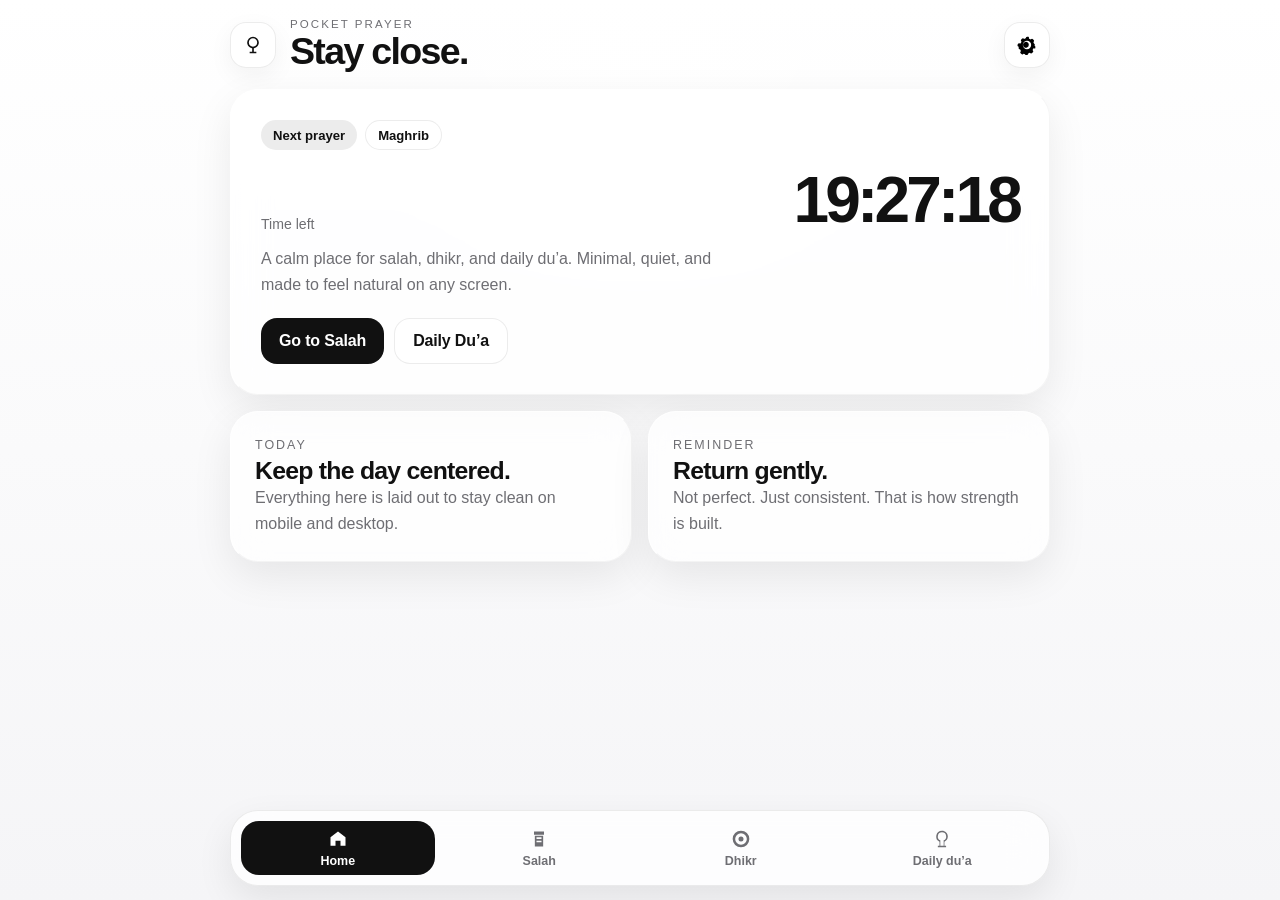
==== index.html @ df2188ff "Initial commit" ====
<!DOCTYPE html>
<html lang="en">
<head>
  <meta charset="UTF-8" />
  <meta name="viewport" content="width=device-width, initial-scale=1.0, viewport-fit=cover" />
  <title>Pocket Prayer</title>
  <link rel="stylesheet" href="css/style.css" />
</head>
<body>
  <div class="app-shell">
    <header class="topbar">
      <div class="topbar__left">
        <div class="brand-mark" aria-hidden="true">
          <svg viewBox="0 0 24 24" role="img" aria-label="Pocket Prayer">
            <path d="M12 2a7 7 0 0 0-7 7c0 3.5 2.6 6.4 6 6.9V20H8v2h8v-2h-3v-4.1c3.4-.5 6-3.4 6-6.9a7 7 0 0 0-7-7Zm0 2a5 5 0 0 1 5 5c0 2.8-2.2 5-5 5s-5-2.2-5-5a5 5 0 0 1 5-5Z"/>
          </svg>
        </div>
        <div>
          <p class="eyebrow">POCKET PRAYER</p>
          <h1>Stay close.</h1>
        </div>
      </div>

      <button class="icon-button" type="button" aria-label="Open settings">
        <svg viewBox="0 0 24 24" aria-hidden="true">
          <path d="M12 8.5A3.5 3.5 0 1 0 12 15a3.5 3.5 0 0 0 0-6.5Zm9.4 2.2-.9-.2a8.1 8.1 0 0 0-.8-1.9l.5-.8a1.5 1.5 0 0 0-.2-1.9l-.9-.9a1.5 1.5 0 0 0-1.9-.2l-.8.5a8.1 8.1 0 0 0-1.9-.8l-.2-.9A1.5 1.5 0 0 0 13.8 2h-1.6A1.5 1.5 0 0 0 10.8 3l-.2.9c-.7.2-1.4.5-1.9.8l-.8-.5a1.5 1.5 0 0 0-1.9.2l-.9.9a1.5 1.5 0 0 0-.2 1.9l.5.8c-.3.6-.6 1.2-.8 1.9l-.9.2A1.5 1.5 0 0 0 2 14.2v1.6A1.5 1.5 0 0 0 3 17.2l.9.2c.2.7.5 1.4.8 1.9l-.5.8a1.5 1.5 0 0 0 .2 1.9l.9.9a1.5 1.5 0 0 0 1.9.2l.8-.5c.6.3 1.2.6 1.9.8l.2.9A1.5 1.5 0 0 0 10.2 24h1.6a1.5 1.5 0 0 0 1.5-1l.2-.9c.7-.2 1.4-.5 1.9-.8l.8.5a1.5 1.5 0 0 0 1.9-.2l.9-.9a1.5 1.5 0 0 0 .2-1.9l-.5-.8c.3-.6.6-1.2.8-1.9l.9-.2A1.5 1.5 0 0 0 22 15.8v-1.6a1.5 1.5 0 0 0-1-1.5ZM12 17a5 5 0 1 1 0-10 5 5 0 0 1 0 10Z"/>
        </svg>
      </button>
    </header>

    <main class="main">
      <section class="hero glass-card">
        <div class="hero__meta">
          <span class="pill">Next prayer</span>
          <span class="pill pill--soft">Maghrib</span>
        </div>

        <div class="countdown">
          <p class="countdown__label">Time left</p>
          <div class="countdown__time" id="countdown">01:42:15</div>
        </div>

        <p class="hero__copy">
          A calm place for salah, dhikr, and daily du’a. Minimal, quiet, and made to feel natural on any screen.
        </p>

        <div class="hero__actions">
          <a class="cta" href="salah.html">Go to Salah</a>
          <a class="ghost" href="dua.html">Daily Du’a</a>
        </div>
      </section>

      <section class="overview-grid">
        <article class="info-card glass-card">
          <p class="info-card__label">Today</p>
          <h2>Keep the day centered.</h2>
          <p>Everything here is laid out to stay clean on mobile and desktop.</p>
        </article>

        <article class="info-card glass-card">
          <p class="info-card__label">Reminder</p>
          <h2>Return gently.</h2>
          <p>Not perfect. Just consistent. That is how strength is built.</p>
        </article>
      </section>
    </main>

    <nav class="bottom-nav" aria-label="Main navigation">
      <a class="nav-item nav-item--active" href="index.html" aria-current="page">
        <span class="nav-icon" aria-hidden="true">
          <svg viewBox="0 0 24 24"><path d="M12 3 3 10v10h6v-6h6v6h6V10l-9-7Z"/></svg>
        </span>
        <span>Home</span>
      </a>
      <a class="nav-item" href="salah.html">
        <span class="nav-icon" aria-hidden="true">
          <svg viewBox="0 0 24 24"><path d="M6 3h12v4H6V3Zm1 5h10v13H7V8Zm2 2v2h6v-2H9Zm0 4v2h6v-2H9Z"/></svg>
        </span>
        <span>Salah</span>
      </a>
      <a class="nav-item" href="dhikr.html">
        <span class="nav-icon" aria-hidden="true">
          <svg viewBox="0 0 24 24"><path d="M12 2a10 10 0 1 0 10 10A10 10 0 0 0 12 2Zm0 3a7 7 0 1 1-7 7 7 7 0 0 1 7-7Zm0 4a3 3 0 1 0 3 3 3 3 0 0 0-3-3Z"/></svg>
        </span>
        <span>Dhikr</span>
      </a>
      <a class="nav-item" href="dua.html">
        <span class="nav-icon" aria-hidden="true">
          <svg viewBox="0 0 24 24"><path d="M12 2c3.9 0 7 3.1 7 7 0 2.8-1.7 5.2-4.1 6.3V20h2v2H7v-2h2v-4.7A7 7 0 0 1 12 2Zm0 2a5 5 0 0 0-2 9.6V20h4v-6.4A5 5 0 0 0 12 4Z"/></svg>
        </span>
        <span>Daily du’a</span>
      </a>
    </nav>
  </div>

  <script src="js/script.js"></script>
</body>
</html>
---- css/style.css ----
:root{
  --bg: #f5f5f7;
  --bg-2: #ffffff;
  --card: rgba(255,255,255,.72);
  --card-strong: rgba(255,255,255,.88);
  --border: rgba(17,17,17,.08);
  --text: #111111;
  --muted: #6e6e73;
  --shadow: 0 14px 40px rgba(0,0,0,.08);
  --radius: 28px;
  --nav-h: 76px;
  --max: 820px;
}

*{box-sizing:border-box}
html,body{width:100%;min-height:100%}
body{
  margin:0;
  font-family:-apple-system,BlinkMacSystemFont,"SF Pro Display","Segoe UI",Roboto,Arial,sans-serif;
  color:var(--text);
  background:
    radial-gradient(circle at top, rgba(255,255,255,.92) 0%, rgba(255,255,255,0) 34%),
    linear-gradient(180deg, #ffffff 0%, var(--bg) 100%);
  -webkit-font-smoothing:antialiased;
  text-rendering:optimizeLegibility;
}

a{color:inherit;text-decoration:none}
button{font:inherit}

.app-shell{
  min-height:100vh;
  padding: calc(env(safe-area-inset-top) + 18px) 18px calc(var(--nav-h) + env(safe-area-inset-bottom) + 28px);
  display:flex;
  flex-direction:column;
  align-items:center;
}

.topbar,
.main,
.bottom-nav{
  width:100%;
  max-width:var(--max);
}

.topbar{
  display:flex;
  align-items:center;
  justify-content:space-between;
  gap:16px;
  margin-bottom:18px;
}

.topbar__left{
  display:flex;
  align-items:center;
  gap:14px;
  min-width:0;
}

.brand-mark,
.icon-button,
.back-link{
  width:46px;
  height:46px;
  border-radius:16px;
  display:grid;
  place-items:center;
  background:rgba(255,255,255,.8);
  border:1px solid var(--border);
  box-shadow:0 8px 24px rgba(0,0,0,.05);
  backdrop-filter:blur(18px);
  -webkit-backdrop-filter:blur(18px);
  flex:0 0 auto;
}

.brand-mark svg,
.icon-button svg,
.back-link svg,
.nav-icon svg{
  width:20px;
  height:20px;
  fill:currentColor;
}

.eyebrow{
  margin:0 0 2px;
  font-size:.72rem;
  letter-spacing:.18em;
  color:var(--muted);
}

h1{
  margin:0;
  font-size:clamp(1.7rem, 4vw, 2.35rem);
  line-height:1.05;
  letter-spacing:-.045em;
}

h2{
  margin:0;
  font-size:clamp(1.15rem, 2.4vw, 1.55rem);
  line-height:1.2;
  letter-spacing:-.03em;
}

.main{
  display:grid;
  gap:16px;
}

.glass-card{
  background:var(--card);
  border:1px solid rgba(255,255,255,.68);
  border-bottom-color:rgba(17,17,17,.04);
  border-right-color:rgba(17,17,17,.04);
  box-shadow:var(--shadow);
  backdrop-filter:blur(18px);
  -webkit-backdrop-filter:blur(18px);
}

.hero,
.section-card,
.info-card{
  border-radius:var(--radius);
}

.hero{
  padding:24px;
}

.hero__meta{
  display:flex;
  flex-wrap:wrap;
  gap:8px;
  margin-bottom:18px;
}

.pill{
  display:inline-flex;
  align-items:center;
  justify-content:center;
  min-height:30px;
  padding:0 12px;
  border-radius:999px;
  background:rgba(17,17,17,.08);
  color:var(--text);
  font-size:.82rem;
  font-weight:600;
}

.pill--soft{
  background:rgba(255,255,255,.78);
  border:1px solid var(--border);
}

.countdown{
  display:flex;
  align-items:flex-end;
  justify-content:space-between;
  gap:16px;
  margin-bottom:14px;
}

.countdown__label{
  margin:0;
  color:var(--muted);
  font-size:.88rem;
}

.countdown__time{
  font-size:clamp(2.1rem, 6vw, 4rem);
  font-weight:700;
  letter-spacing:-.06em;
  line-height:1;
}

.hero__copy,
.body-copy,
.info-card p,
.dua-translation{
  margin:0;
  color:var(--muted);
  line-height:1.6;
}

.hero__copy{
  max-width:54ch;
  font-size:1rem;
}

.hero__actions{
  display:flex;
  gap:10px;
  flex-wrap:wrap;
  margin-top:20px;
}

.cta,
.ghost{
  min-height:46px;
  padding:0 18px;
  border-radius:16px;
  display:inline-flex;
  align-items:center;
  justify-content:center;
  font-weight:600;
  letter-spacing:-.01em;
}

.cta{
  background:var(--text);
  color:#fff;
}

.ghost{
  background:rgba(255,255,255,.8);
  border:1px solid var(--border);
}

.overview-grid{
  display:grid;
  gap:16px;
  grid-template-columns:repeat(2, minmax(0,1fr));
}

.info-card{
  padding:20px;
}

.info-card__label{
  margin:0 0 8px;
  font-size:.78rem;
  letter-spacing:.16em;
  text-transform:uppercase;
  color:var(--muted);
}

.section-card{
  padding:20px;
}

.section-head{
  display:flex;
  align-items:flex-start;
  justify-content:space-between;
  gap:12px;
  margin-bottom:16px;
}

.time-list,
.dhikr-stack{
  display:grid;
  gap:10px;
}

.time-row,
.dhikr-row{
  display:flex;
  align-items:center;
  justify-content:space-between;
  gap:16px;
  padding:14px 16px;
  border-radius:20px;
  background:var(--card-strong);
  border:1px solid var(--border);
}

.time-row span,
.dhikr-row span{
  color:var(--muted);
}

.time-row--active{
  background:rgba(17,17,17,.95);
  color:#fff;
}

.time-row--active span{
  color:rgba(255,255,255,.72);
}

.dua-panel{
  margin-top:12px;
  padding:20px;
  border-radius:22px;
  background:var(--card-strong);
  border:1px solid var(--border);
}

.dua-arabic{
  margin:0 0 12px;
  font-size:clamp(1.6rem, 4vw, 2.4rem);
  line-height:1.8;
  direction:rtl;
  text-align:right;
  letter-spacing:0;
}

.dua-translation{
  font-size:1rem;
}

.bottom-nav{
  position:fixed;
  left:50%;
  bottom:calc(14px + env(safe-area-inset-bottom));
  transform:translateX(-50%);
  height:var(--nav-h);
  display:grid;
  grid-template-columns:repeat(4, 1fr);
  gap:8px;
  padding:10px;
  border-radius:28px;
  background:rgba(255,255,255,.8);
  border:1px solid rgba(17,17,17,.08);
  box-shadow:0 14px 36px rgba(0,0,0,.08);
  backdrop-filter:blur(18px);
  -webkit-backdrop-filter:blur(18px);
}

.nav-item{
  border-radius:18px;
  display:flex;
  flex-direction:column;
  align-items:center;
  justify-content:center;
  gap:4px;
  font-size:.78rem;
  font-weight:600;
  color:var(--muted);
  transition:transform .16s ease, background-color .16s ease, color .16s ease;
}

.nav-item--active{
  background:var(--text);
  color:#fff;
}

.nav-item:active{transform:scale(.98)}

.nav-icon{
  width:22px;
  height:22px;
  display:grid;
  place-items:center;
}

@media (max-width: 640px){
  .overview-grid{
    grid-template-columns:1fr;
  }

  .countdown{
    align-items:flex-start;
    flex-direction:column;
  }
}

@media (min-width: 900px){
  .hero{
    padding:30px;
  }

  .section-card,
  .info-card{
    padding:24px;
  }
}
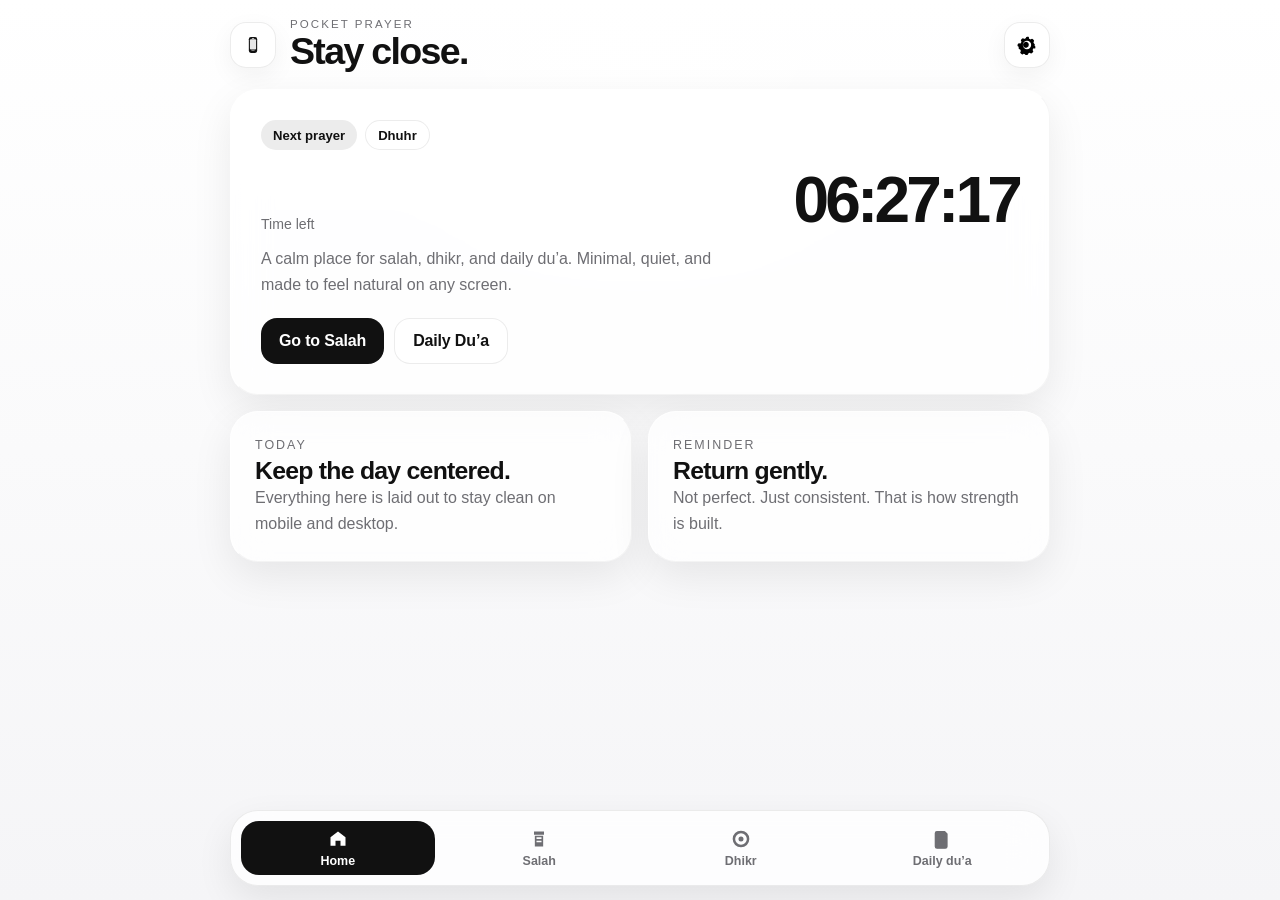
==== commit 6e84b652: "added dhikr feature" ====
--- a/index.html
+++ b/index.html
@@ -11,10 +11,26 @@
     <header class="topbar">
       <div class="topbar__left">
         <div class="brand-mark" aria-hidden="true">
-          <svg viewBox="0 0 24 24" role="img" aria-label="Pocket Prayer">
-            <path d="M12 2a7 7 0 0 0-7 7c0 3.5 2.6 6.4 6 6.9V20H8v2h8v-2h-3v-4.1c3.4-.5 6-3.4 6-6.9a7 7 0 0 0-7-7Zm0 2a5 5 0 0 1 5 5c0 2.8-2.2 5-5 5s-5-2.2-5-5a5 5 0 0 1 5-5Z"/>
-          </svg>
-        </div>
+  <svg viewBox="0 0 24 24" role="img" aria-label="Pocket Prayer">
+    
+    <!-- outer phone shape -->
+    <rect x="7" y="2.5" width="10" height="19" rx="2.5"
+          fill="currentColor"/>
+
+    <!-- screen cutout (light inner area) -->
+    <rect x="8.3" y="5" width="7.4" height="12.5" rx="1.2"
+          fill="white" opacity="0.9"/>
+
+    <!-- speaker -->
+    <rect x="10.5" y="4" width="3" height="0.8" rx="0.4"
+          fill="white" opacity="0.9"/>
+
+    <!-- home indicator -->
+    <rect x="10" y="18.2" width="4" height="0.8" rx="0.4"
+          fill="white" opacity="0.9"/>
+
+  </svg>
+</div>
         <div>
           <p class="eyebrow">POCKET PRAYER</p>
           <h1>Stay close.</h1>
@@ -86,7 +102,21 @@
       </a>
       <a class="nav-item" href="dua.html">
         <span class="nav-icon" aria-hidden="true">
-          <svg viewBox="0 0 24 24"><path d="M12 2c3.9 0 7 3.1 7 7 0 2.8-1.7 5.2-4.1 6.3V20h2v2H7v-2h2v-4.7A7 7 0 0 1 12 2Zm0 2a5 5 0 0 0-2 9.6V20h4v-6.4A5 5 0 0 0 12 4Z"/></svg>
+          <svg viewBox="0 0 24 24" fill="none" xmlns="http://www.w3.org/2000/svg">
+
+  <!-- paper shape -->
+  <path d="M6 3h9l3 3v15a2 2 0 0 1-2 2H6a2 2 0 0 1-2-2V5a2 2 0 0 1 2-2z"
+        stroke="currentColor"
+        stroke-width="1.5"
+        stroke-linejoin="round"/>
+
+  <!-- inner lines -->
+  <path d="M8 10h8M8 13h8M8 16h6"
+        stroke="currentColor"
+        stroke-width="1.5"
+        stroke-linecap="round"/>
+
+</svg>
         </span>
         <span>Daily du’a</span>
       </a>
--- a/css/style.css
+++ b/css/style.css
@@ -367,3 +367,595 @@
     padding:24px;
   }
 }
+
+
+/* =========================================
+   SALAH TRACKER
+========================================= */
+
+.salah-tracker {
+  display: flex;
+  flex-direction: column;
+  gap: 1rem;
+}
+
+.tracker-datebar,
+.tracker-progress,
+.tracker-item {
+  background: rgba(255, 255, 255, 0.72);
+  border: 1px solid rgba(15, 23, 42, 0.08);
+  box-shadow: 0 12px 30px rgba(15, 23, 42, 0.06);
+  backdrop-filter: blur(18px);
+  -webkit-backdrop-filter: blur(18px);
+}
+
+.tracker-datebar {
+  display: flex;
+  align-items: center;
+  justify-content: space-between;
+  gap: 1rem;
+  padding: 1rem 1.1rem;
+  border-radius: 24px;
+}
+
+.tracker-datecopy {
+  flex: 1;
+  text-align: center;
+}
+
+.tracker-date-label {
+  margin: 0;
+  font-size: 0.78rem;
+  letter-spacing: 0.12em;
+  text-transform: uppercase;
+  color: rgba(15, 23, 42, 0.55);
+}
+
+.tracker-datecopy h3 {
+  margin: 0.25rem 0 0;
+  font-size: 1.15rem;
+  line-height: 1.3;
+  color: #0f172a;
+}
+
+.date-nav-btn {
+  width: 46px;
+  height: 46px;
+  border: none;
+  border-radius: 999px;
+  display: grid;
+  place-items: center;
+  background: rgba(15, 23, 42, 0.06);
+  color: #0f172a;
+  cursor: pointer;
+  transition: transform 0.2s ease, background 0.2s ease, opacity 0.2s ease;
+  flex-shrink: 0;
+}
+
+.date-nav-btn:hover {
+  transform: translateY(-1px);
+  background: rgba(15, 23, 42, 0.1);
+}
+
+.date-nav-btn:disabled {
+  opacity: 0.35;
+  cursor: not-allowed;
+  transform: none;
+}
+
+.date-nav-btn svg {
+  width: 18px;
+  height: 18px;
+  fill: currentColor;
+}
+
+.tracker-progress {
+  padding: 1rem 1.1rem 1.05rem;
+  border-radius: 24px;
+}
+
+.tracker-progress__top {
+  display: flex;
+  align-items: center;
+  justify-content: space-between;
+  gap: 1rem;
+  margin-bottom: 0.75rem;
+  font-size: 0.95rem;
+  color: #0f172a;
+}
+
+.progress-track {
+  width: 100%;
+  height: 11px;
+  border-radius: 999px;
+  background: rgba(15, 23, 42, 0.08);
+  overflow: hidden;
+}
+
+.progress-fill {
+  width: 0%;
+  height: 100%;
+  border-radius: inherit;
+  background: linear-gradient(90deg, #0f172a, #64748b);
+  transition: width 0.25s ease;
+}
+
+.tracker-progress__meta {
+  margin: 0.7rem 0 0;
+  font-size: 0.92rem;
+  color: rgba(15, 23, 42, 0.68);
+}
+
+.tracker-list {
+  display: grid;
+  gap: 0.75rem;
+}
+
+.tracker-item {
+  position: relative;
+  display: grid;
+  grid-template-columns: 24px minmax(0, 1fr) auto;
+  align-items: center;
+  gap: 0.9rem;
+  width: 100%;
+  padding: 1rem 1.05rem;
+  border-radius: 22px;
+  border: 1px solid rgba(15, 23, 42, 0.08);
+  background: rgba(255, 255, 255, 0.72);
+  box-shadow: 0 10px 28px rgba(15, 23, 42, 0.05);
+  cursor: pointer;
+  user-select: none;
+  transition: transform 0.2s ease, border-color 0.2s ease, background 0.2s ease;
+}
+
+.tracker-item:hover {
+  transform: translateY(-1px);
+}
+
+.tracker-item.is-done {
+  background: rgba(15, 23, 42, 0.04);
+  border-color: rgba(15, 23, 42, 0.14);
+}
+
+.tracker-checkbox {
+  position: absolute;
+  inset: 0;
+  opacity: 0;
+  cursor: pointer;
+}
+
+.tracker-item__check {
+  width: 24px;
+  height: 24px;
+  border-radius: 999px;
+  border: 2px solid rgba(15, 23, 42, 0.22);
+  display: grid;
+  place-items: center;
+  transition: background 0.2s ease, border-color 0.2s ease, transform 0.2s ease;
+}
+
+.tracker-item__check::after {
+  content: "";
+  width: 10px;
+  height: 10px;
+  border-radius: 999px;
+  transform: scale(0);
+  transition: transform 0.2s ease;
+  background: #0f172a;
+}
+
+.tracker-item.is-done .tracker-item__check {
+  background: #0f172a;
+  border-color: #0f172a;
+}
+
+.tracker-item.is-done .tracker-item__check::after {
+  transform: scale(1);
+  background: #fff;
+}
+
+.tracker-item__label {
+  font-weight: 600;
+  color: #0f172a;
+}
+
+.tracker-item__status {
+  font-size: 0.86rem;
+  color: rgba(15, 23, 42, 0.58);
+}
+
+.tracker-item.is-done .tracker-item__label,
+.tracker-item.is-done .tracker-item__status {
+  color: rgba(15, 23, 42, 0.85);
+}
+
+.tracker-note {
+  margin: 0;
+  font-size: 0.9rem;
+  color: rgba(15, 23, 42, 0.55);
+  text-align: center;
+}
+
+@media (max-width: 640px) {
+  .tracker-datebar {
+    padding: 0.9rem;
+  }
+
+  .tracker-datecopy h3 {
+    font-size: 1rem;
+  }
+
+  .date-nav-btn {
+    width: 42px;
+    height: 42px;
+  }
+
+  .tracker-progress,
+  .tracker-item {
+    padding: 0.95rem;
+  }
+
+  .tracker-item {
+    grid-template-columns: 22px minmax(0, 1fr);
+  }
+
+  .tracker-item__status {
+    grid-column: 2;
+    justify-self: start;
+    margin-top: 0.2rem;
+  }
+}
+
+/* =========================================
+   DU'A DIRECTORY ACCORDION
+========================================= */
+
+.accordion-list {
+  display: grid;
+  gap: 12px;
+}
+
+.accordion-item {
+  border-radius: 22px;
+  overflow: hidden;
+  border: 1px solid rgba(17, 17, 17, 0.08);
+  background: rgba(255, 255, 255, 0.74);
+  box-shadow: 0 10px 28px rgba(0, 0, 0, 0.05);
+  backdrop-filter: blur(18px);
+  -webkit-backdrop-filter: blur(18px);
+}
+
+.accordion-toggle {
+  width: 100%;
+  min-height: 56px;
+  padding: 0 18px;
+  display: flex;
+  align-items: center;
+  justify-content: space-between;
+  gap: 14px;
+  border: 0;
+  background: transparent;
+  color: var(--text);
+  cursor: pointer;
+  text-align: left;
+}
+
+.accordion-title {
+  font-size: 1rem;
+  font-weight: 650;
+  letter-spacing: -0.02em;
+}
+
+.accordion-arrow {
+  width: 34px;
+  height: 34px;
+  border-radius: 999px;
+
+  display: grid;
+  place-items: center;
+
+  background: rgba(255, 255, 255, 0.65);
+  border: 1px solid rgba(17, 17, 17, 0.08);
+
+  box-shadow: 0 6px 18px rgba(0, 0, 0, 0.06);
+  backdrop-filter: blur(16px);
+  -webkit-backdrop-filter: blur(16px);
+
+  transition: transform 0.25s ease, background 0.25s ease, box-shadow 0.25s ease;
+  flex-shrink: 0;
+}
+
+.accordion-arrow__icon {
+  width: 18px;
+  height: 18px;
+  color: var(--muted);
+
+  transition: transform 0.25s ease, color 0.25s ease;
+}
+
+/* OPEN STATE */
+.accordion-item.is-open .accordion-arrow {
+  background: rgba(17, 17, 17, 0.04);
+  box-shadow: 0 10px 22px rgba(0, 0, 0, 0.08);
+}
+
+.accordion-item.is-open .accordion-arrow__icon {
+  transform: rotate(180deg);
+  color: var(--text);
+}
+
+/* PRESS FEEDBACK */
+.accordion-toggle:active .accordion-arrow {
+  transform: scale(0.94);
+}
+
+.accordion-panel {
+  display: grid;
+  gap: 8px;
+  padding: 0 18px 18px;
+  max-height: 0;
+  overflow: hidden;
+  opacity: 0;
+  transition: max-height 0.35s ease, opacity 0.22s ease;
+}
+
+.accordion-item.is-open .accordion-panel {
+  opacity: 1;
+}
+
+.dua-link {
+  display: block;
+  padding: 14px 16px;
+  border-radius: 16px;
+  background: rgba(255, 255, 255, 0.82);
+  border: 1px solid rgba(17, 17, 17, 0.07);
+  color: var(--text);
+  font-weight: 600;
+  letter-spacing: -0.01em;
+  transition: transform 0.16s ease, background-color 0.16s ease, border-color 0.16s ease;
+}
+
+.dua-link:hover {
+  transform: translateY(-1px);
+  background: rgba(17, 17, 17, 0.03);
+  border-color: rgba(17, 17, 17, 0.12);
+}
+
+.dua-link:active {
+  transform: scale(0.99);
+}
+
+.dua-back-link {
+  margin-top: 8px;
+  margin-bottom: 18px;
+}
+
+.dua-page {
+  display: grid;
+  gap: 18px;
+}
+
+.dua-page__title {
+  margin: 0;
+  font-size: clamp(1.35rem, 3vw, 1.8rem);
+  line-height: 1.2;
+  letter-spacing: -0.04em;
+}
+
+.dua-arabic {
+  margin: 0;
+  font-size: clamp(1.8rem, 5vw, 3rem);
+  line-height: 1.9;
+  direction: rtl;
+  text-align: right;
+  letter-spacing: 0;
+  color: var(--text);
+}
+
+.dua-transliteration {
+  margin: 0;
+  font-size: 1rem;
+  line-height: 1.7;
+  color: var(--muted);
+  font-style: italic;
+}
+
+.dua-meaning {
+  display: grid;
+  gap: 8px;
+  padding-top: 6px;
+}
+
+/* =========================================
+   DHIKR MODULE
+========================================= */
+
+.dhikr-header{
+  text-align:center;
+}
+
+.dhikr-nav{
+  margin-top:16px;
+  display:flex;
+  align-items:center;
+  justify-content:space-between;
+  gap:12px;
+}
+
+.nav-circle{
+  width:44px;
+  height:44px;
+  border-radius:999px;
+  border:1px solid var(--border);
+  background:rgba(255,255,255,.7);
+  display:grid;
+  place-items:center;
+  backdrop-filter:blur(18px);
+  -webkit-backdrop-filter:blur(18px);
+  transition:transform .15s ease;
+}
+
+.nav-circle:active{
+  transform:scale(.92);
+}
+
+.nav-circle svg{
+  width:18px;
+  height:18px;
+  fill:var(--text);
+}
+
+.dhikr-title{
+  display:flex;
+  flex-direction:column;
+  gap:4px;
+}
+
+.dhikr-title span{
+  font-size:1.6rem;
+  font-weight:600;
+  letter-spacing:-0.02em;
+}
+
+.dhikr-title small{
+  color:var(--muted);
+  font-size:.95rem;
+}
+
+/* CENTER COUNTER */
+.dhikr-counter{
+  margin-top:20px;
+  display:flex;
+  flex-direction:column;
+  align-items:center;
+  gap:14px;
+}
+
+.ring-wrapper{
+  position:relative;
+  width:220px;
+  height:220px;
+  display:grid;
+  place-items:center;
+}
+
+/* SVG RING */
+.progress-ring{
+  position:absolute;
+  transform:rotate(-90deg);
+}
+
+.ring-bg{
+  fill:none;
+  stroke:rgba(17,17,17,.08);
+  stroke-width:10;
+}
+
+.ring-progress{
+  fill:none;
+  stroke:#111;
+  stroke-width:10;
+  stroke-linecap:round;
+  stroke-dasharray:628;
+  stroke-dashoffset:628;
+  transition:stroke-dashoffset .25s ease;
+}
+
+/* TAP BUTTON */
+.tap-circle{
+  width:150px;
+  height:150px;
+  border-radius:999px;
+  border:1px solid rgba(17,17,17,.1);
+  background:rgba(255,255,255,.85);
+  backdrop-filter:blur(18px);
+  -webkit-backdrop-filter:blur(18px);
+  box-shadow:0 18px 40px rgba(0,0,0,.08);
+  display:flex;
+  flex-direction:column;
+  align-items:center;
+  justify-content:center;
+  gap:4px;
+  transition:transform .12s ease;
+  outline:none;
+  -webkit-tap-highlight-color:transparent;
+}
+
+.tap-circle:active{
+  transform:scale(.96);
+}
+
+.count{
+  font-size:2.2rem;
+  font-weight:700;
+  letter-spacing:-0.04em;
+}
+
+.hint{
+  font-size:.75rem;
+  color:var(--muted);
+}
+
+/* RESET */
+.reset-btn{
+  border:none;
+  background:transparent;
+  color:var(--muted);
+  font-size:.85rem;
+  cursor:pointer;
+  transition:opacity .2s ease;
+}
+
+.reset-btn:active{
+  opacity:.5;
+}
+
+/* =========================================
+   FULL ANDROID TAP HIGHLIGHT KILLER
+========================================= */
+
+html,
+body,
+* {
+  -webkit-tap-highlight-color: transparent !important;
+  -webkit-touch-callout: none !important;
+}
+
+a,
+button,
+.nav-item,
+.accordion-toggle,
+.dua-link {
+  -webkit-appearance: none !important;
+  appearance: none !important;
+  -webkit-tap-highlight-color: transparent !important;
+  -webkit-touch-callout: none !important;
+  touch-action: manipulation;
+  user-select: none;
+  outline: none !important;
+  background-image: none !important;
+}
+
+/* kill the pressed blue/grey flash */
+a:active,
+button:active,
+.nav-item:active,
+.accordion-toggle:active,
+.dua-link:active {
+  background: transparent !important;
+  background-color: transparent !important;
+  color: inherit !important;
+  outline: none !important;
+  box-shadow: none !important;
+}
+
+/* keep a clean focus style for keyboard users */
+a:focus-visible,
+button:focus-visible,
+.nav-item:focus-visible,
+.accordion-toggle:focus-visible,
+.dua-link:focus-visible {
+  outline: 2px solid rgba(17, 17, 17, 0.15) !important;
+  outline-offset: 3px;
+  border-radius: 14px;
+}
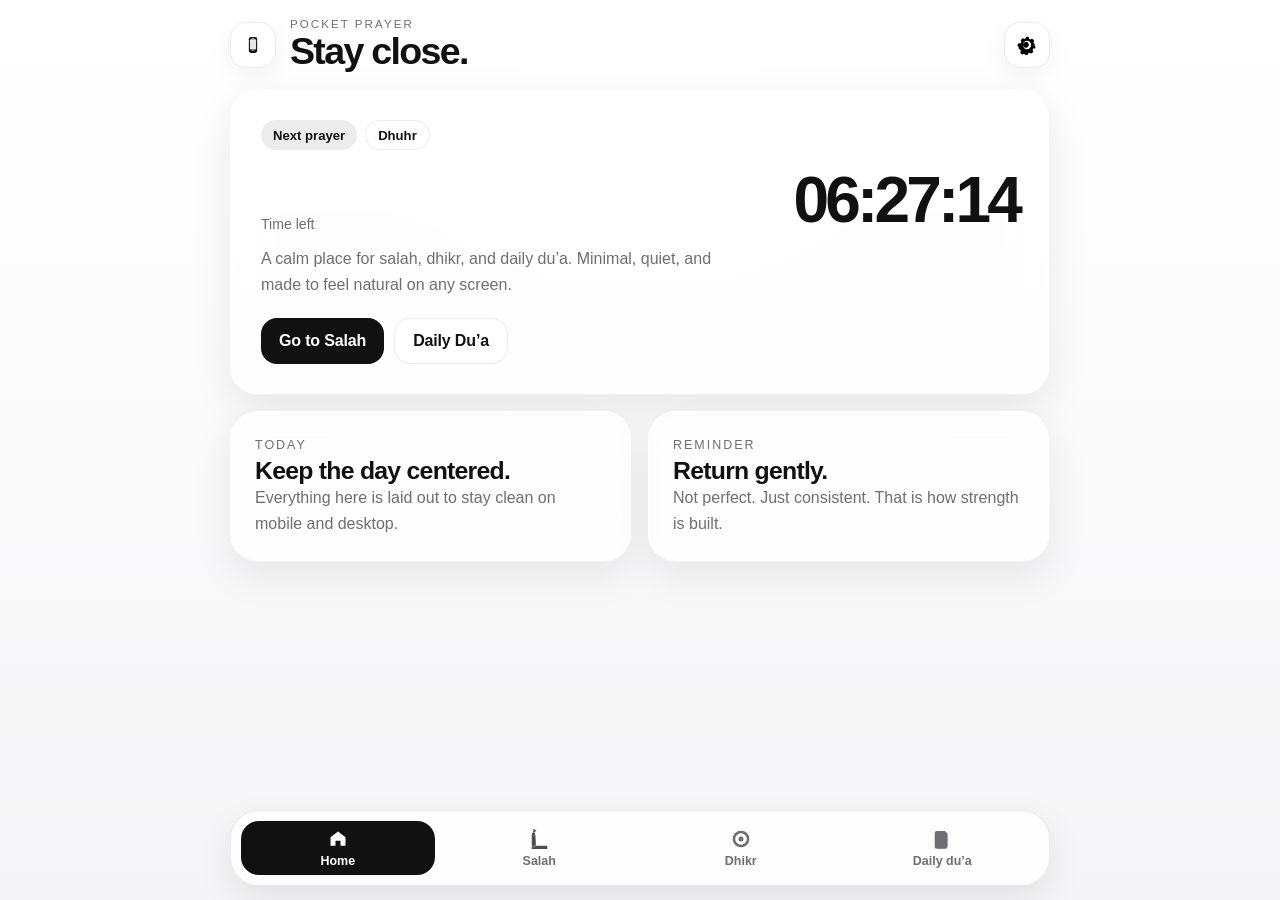
==== commit ba9d5b26: "added svg salah" ====
--- a/index.html
+++ b/index.html
@@ -90,7 +90,57 @@
       </a>
       <a class="nav-item" href="salah.html">
         <span class="nav-icon" aria-hidden="true">
-          <svg viewBox="0 0 24 24"><path d="M6 3h12v4H6V3Zm1 5h10v13H7V8Zm2 2v2h6v-2H9Zm0 4v2h6v-2H9Z"/></svg>
+     <svg
+   width="24mm"
+   height="24mm"
+   viewBox="0 0 24 24"
+   version="1.1"
+   id="svg1"
+   xmlns="http://www.w3.org/2000/svg"
+   xmlns:svg="http://www.w3.org/2000/svg">
+  <defs
+     id="defs1">
+    <linearGradient
+       id="swatch28">
+      <stop
+         style="stop-color:#000000;stop-opacity:1;"
+         offset="0"
+         id="stop28" />
+    </linearGradient>
+  </defs>
+  <g
+     id="layer1"
+     style="fill:#000000;fill-opacity:1;stroke:#ffffff;stroke-opacity:1">
+    <ellipse
+       style="fill:#4b4b4b;fill-opacity:1;fill-rule:evenodd;stroke:#ffffff;stroke-width:0.144042;stroke-dasharray:none;stroke-opacity:1"
+       id="path1"
+       cx="6.3236856"
+       cy="2.4639521"
+       rx="1.5707604"
+       ry="1.6299863" />
+    <path
+       style="fill:#4b4b4b;fill-opacity:1;fill-rule:evenodd;stroke:#ffffff;stroke-width:0.166037;stroke-dasharray:none;stroke-opacity:1"
+       d="m 3.334217,20.243319 v 4.464922 h 18.733312 l -0.122411,-4.602557 z"
+       id="path7" />
+    <path
+       style="fill:#4b4b4b;fill-opacity:1;fill-rule:evenodd;stroke:#ffffff;stroke-width:0.168316;stroke-dasharray:none;stroke-opacity:1"
+       d="M 4.9818916,3.5562697 3.7266662,4.9722421 3.2505464,7.5412206 3.2721534,13.7715 l 0.064923,5.704343 0.562688,0.525932 c 0.4541824,0.09423 -0.3676497,-0.163593 0.908954,0.42479 0.066465,-0.01486 1.556524,0.176893 1.839551,-0.04046 l 0.90897,-0.26296 0.735816,-0.667534 L 8.1415634,14.014234 7.7520114,8.4312599 6.9512704,4.5676737 6.0423159,4.3249354 Z"
+       id="path2" />
+    <path
+       style="fill:#4b4b4b;fill-opacity:1;fill-rule:evenodd;stroke:#ffffff;stroke-width:0.168316;stroke-dasharray:none;stroke-opacity:1"
+       d="m 5.3930876,7.0152904 c 0.4280043,0.013268 0.6925313,1.0114077 0.6925313,1.0114077 L 7.3408434,7.7839594 7.5789014,7.4805377 8.0766664,8.1885238 7.8386084,8.8155945 7.1244264,8.9167376 5.7177092,9.2201608 c 0,0 -0.983079,-0.7846578 -0.9955216,-1.3552859 -0.00767,-0.3519108 0.2945303,-0.8612922 0.6709,-0.8495845 z"
+       id="path4" />
+    <path
+       style="fill:#4b4b4b;fill-opacity:1;fill-rule:evenodd;stroke:#ffffff;stroke-width:0.168316;stroke-dasharray:none;stroke-opacity:1"
+       d="M 5.6744287,0.03656946 4.8736809,0.94683525 8.0766674,2.8078263 8.8341304,1.9177864 Z"
+       id="path5" />
+    <path
+       style="fill:#4b4b4b;fill-opacity:1;fill-rule:evenodd;stroke:#ffffff;stroke-width:0.168316;stroke-dasharray:none;stroke-opacity:1"
+       d="m 4.5274149,20.365884 -0.043293,1.881217 2.4238815,0.04047 0.476119,-0.404563 -0.346271,-0.343883 -1.4283534,-0.04047 0.021607,-0.950726 z"
+       id="path6" />
+  </g>
+</svg>
+     
         </span>
         <span>Salah</span>
       </a>
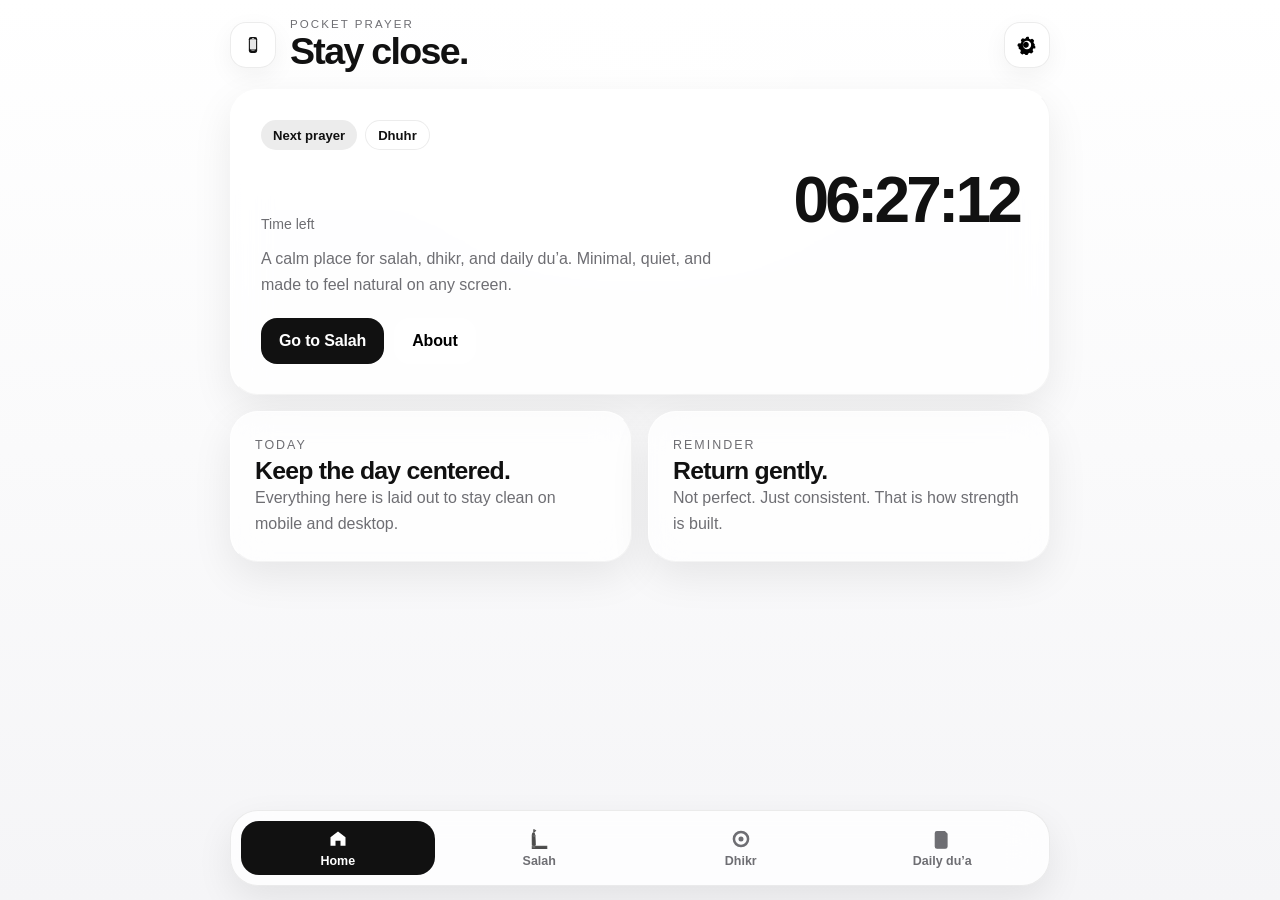
==== commit c2eb8e04: "Change the Daily Du'a element into a button that serves as the trigger for the modal (e.g., About Po" ====
--- a/index.html
+++ b/index.html
@@ -61,9 +61,20 @@
         </p>
 
         <div class="hero__actions">
-          <a class="cta" href="salah.html">Go to Salah</a>
-          <a class="ghost" href="dua.html">Daily Du’a</a>
-        </div>
+  <a class="cta" href="salah.html">
+    Go to Salah
+  </a>
+
+  <button
+    class="ghost hero-modal-trigger"
+    type="button"
+    id="openPocketPrayerModal"
+    aria-haspopup="dialog"
+    aria-controls="pocketPrayerModal"
+  >
+    About
+  </button>
+</div>
       </section>
 
       <section class="overview-grid">
@@ -173,6 +184,63 @@
     </nav>
   </div>
 
+  <!-- =========================================
+     POCKET PRAYER MODAL
+========================================= -->
+
+<div
+  class="modal-overlay"
+  id="pocketPrayerModal"
+  aria-hidden="true"
+>
+  <div
+    class="project-modal"
+    role="dialog"
+    aria-modal="true"
+    aria-labelledby="projectModalTitle"
+  >
+    <button
+      class="project-modal__close"
+      type="button"
+      id="closePocketPrayerModal"
+      aria-label="Close modal"
+    >
+      <svg viewBox="0 0 24 24" aria-hidden="true">
+        <path d="M6 6 18 18M18 6 6 18"/>
+      </svg>
+    </button>
+
+    <div class="project-modal__content">
+      <p class="project-modal__eyebrow">
+        PERSONAL PROJECT
+      </p>
+
+      <h2
+        class="project-modal__title"
+        id="projectModalTitle"
+      >
+        Pocket Prayer
+      </h2>
+
+      <p class="project-modal__body">
+        Pocket Prayer is a personal project created to support my own learning and make my daily journey in faith feel calmer, simpler, and more consistent.
+      </p>
+
+      <p class="project-modal__body">
+        Because this platform is built for personal growth, any feedback, advice, corrections, or thoughtful suggestions about the text, experience, or features are sincerely welcome and deeply appreciated.
+      </p>
+
+      <button
+        class="project-modal__dismiss"
+        type="button"
+        id="dismissPocketPrayerModal"
+      >
+        Dismiss
+      </button>
+    </div>
+  </div>
+</div>
+
   <script src="js/script.js"></script>
 </body>
 </html>
--- a/css/style.css
+++ b/css/style.css
@@ -368,6 +368,256 @@
   }
 }
 
+/* =========================================
+   POCKET PRAYER MODAL
+========================================= */
+
+.hero-modal-trigger{
+  border:none;
+  cursor:pointer;
+  transition:
+    transform .16s ease,
+    background-color .16s ease,
+    border-color .16s ease;
+}
+
+.hero-modal-trigger:hover{
+  background:rgba(255,255,255,.96);
+  border-color:rgba(17,17,17,.1);
+}
+
+.hero-modal-trigger:active{
+  transform:scale(.98);
+}
+
+/* OVERLAY */
+
+.modal-overlay{
+  position:fixed;
+  inset:0;
+  z-index:1200;
+
+  display:flex;
+  align-items:center;
+  justify-content:center;
+
+  padding:24px;
+
+  background:rgba(15,23,42,.28);
+
+  backdrop-filter:blur(12px);
+  -webkit-backdrop-filter:blur(12px);
+
+  opacity:0;
+  visibility:hidden;
+  pointer-events:none;
+
+  transition:
+    opacity .24s ease,
+    visibility .24s ease;
+}
+
+.modal-overlay.is-visible{
+  opacity:1;
+  visibility:visible;
+  pointer-events:auto;
+}
+
+/* MODAL */
+
+.project-modal{
+  position:relative;
+
+  width:min(100%, 520px);
+
+  padding:28px;
+
+  border-radius:32px;
+
+  background:
+    linear-gradient(
+      180deg,
+      rgba(255,255,255,.98) 0%,
+      rgba(248,248,250,.96) 100%
+    );
+
+  border:1px solid rgba(17,17,17,.06);
+
+  box-shadow:
+    0 24px 60px rgba(15,23,42,.16),
+    inset 0 1px 0 rgba(255,255,255,.92);
+
+  transform:
+    translateY(12px)
+    scale(.96);
+
+  transition:
+    transform .24s cubic-bezier(.2,.8,.2,1),
+    opacity .24s ease;
+}
+
+.modal-overlay.is-visible .project-modal{
+  transform:
+    translateY(0)
+    scale(1);
+}
+
+.project-modal__content{
+  display:flex;
+  flex-direction:column;
+  gap:16px;
+}
+
+.project-modal__eyebrow{
+  margin:0;
+
+  font-size:.72rem;
+  font-weight:700;
+
+  letter-spacing:.18em;
+  text-transform:uppercase;
+
+  color:rgba(15,23,42,.48);
+}
+
+.project-modal__title{
+  margin:0;
+
+  font-size:clamp(1.7rem, 5vw, 2.3rem);
+
+  line-height:1.05;
+  letter-spacing:-0.05em;
+
+  color:#0f172a;
+}
+
+.project-modal__body{
+  margin:0;
+
+  font-size:1rem;
+  line-height:1.75;
+
+  color:rgba(15,23,42,.68);
+}
+
+/* CLOSE BUTTON */
+
+.project-modal__close{
+  position:absolute;
+  top:18px;
+  right:18px;
+
+  width:42px;
+  height:42px;
+
+  border:none;
+  border-radius:999px;
+
+  display:grid;
+  place-items:center;
+
+  background:rgba(15,23,42,.05);
+
+  color:#0f172a;
+
+  cursor:pointer;
+
+  transition:
+    transform .16s ease,
+    background-color .16s ease;
+}
+
+.project-modal__close:hover{
+  background:rgba(15,23,42,.08);
+}
+
+.project-modal__close:active{
+  transform:scale(.94);
+}
+
+.project-modal__close svg{
+  width:16px;
+  height:16px;
+
+  stroke:currentColor;
+  stroke-width:2.2;
+  stroke-linecap:round;
+
+  fill:none;
+}
+
+/* DISMISS BUTTON */
+
+.project-modal__dismiss{
+  margin-top:6px;
+
+  min-height:48px;
+
+  border:none;
+  border-radius:18px;
+
+  background:#0f172a;
+  color:#fff;
+
+  font-size:.96rem;
+  font-weight:600;
+  letter-spacing:-0.01em;
+
+  cursor:pointer;
+
+  transition:
+    transform .16s ease,
+    opacity .16s ease;
+}
+
+.project-modal__dismiss:active{
+  transform:scale(.985);
+}
+
+.project-modal__dismiss:hover{
+  opacity:.92;
+}
+
+/* REMOVE BLUE OUTLINES */
+
+.hero-modal-trigger,
+.project-modal__close,
+.project-modal__dismiss{
+  outline:none;
+  -webkit-tap-highlight-color:transparent;
+}
+
+.hero-modal-trigger:focus-visible,
+.project-modal__close:focus-visible,
+.project-modal__dismiss:focus-visible{
+  box-shadow:
+    0 0 0 4px rgba(15,23,42,.08);
+}
+
+/* MOBILE */
+
+@media (max-width: 640px){
+
+  .modal-overlay{
+    align-items:flex-end;
+    padding:14px;
+  }
+
+  .project-modal{
+    width:100%;
+    padding:24px;
+    border-radius:28px 28px 24px 24px;
+  }
+
+  .project-modal__title{
+    font-size:1.85rem;
+  }
+
+  .project-modal__body{
+    font-size:.96rem;
+  }
+}
+
 
 /* =========================================
    SALAH TRACKER
@@ -607,6 +857,199 @@
 }
 
 /* =========================================
+   LEARN SALAH CARD
+========================================= */
+
+.learn-salah-card{
+  position:relative;
+
+  display:flex;
+  align-items:center;
+  justify-content:space-between;
+  gap:18px;
+
+  margin-top:4px;
+  padding:22px;
+
+  border-radius:30px;
+
+  background:
+    linear-gradient(
+      180deg,
+      rgba(255,255,255,.92) 0%,
+      rgba(255,255,255,.74) 100%
+    );
+
+  border:1px solid rgba(17,17,17,.06);
+
+  box-shadow:
+    0 12px 32px rgba(15,23,42,.06),
+    inset 0 1px 0 rgba(255,255,255,.7);
+
+  backdrop-filter:blur(20px);
+  -webkit-backdrop-filter:blur(20px);
+
+  overflow:hidden;
+
+  transition:
+    transform .18s ease,
+    background-color .18s ease,
+    border-color .18s ease,
+    box-shadow .18s ease;
+}
+
+/* subtle glow */
+.learn-salah-card::before{
+  content:"";
+
+  position:absolute;
+  inset:0;
+
+  background:
+    radial-gradient(
+      circle at top left,
+      rgba(255,255,255,.85),
+      transparent 42%
+    );
+
+  pointer-events:none;
+}
+
+.learn-salah-card:hover{
+  transform:translateY(-2px);
+
+  border-color:rgba(17,17,17,.1);
+
+  box-shadow:
+    0 18px 40px rgba(15,23,42,.08),
+    inset 0 1px 0 rgba(255,255,255,.75);
+}
+
+.learn-salah-card:active{
+  transform:scale(.985);
+}
+
+.learn-salah-card__content{
+  position:relative;
+  z-index:1;
+
+  min-width:0;
+
+  display:flex;
+  flex-direction:column;
+  gap:8px;
+}
+
+.learn-salah-card__eyebrow{
+  margin:0;
+
+  font-size:.72rem;
+  font-weight:700;
+
+  letter-spacing:.18em;
+  text-transform:uppercase;
+
+  color:rgba(15,23,42,.52);
+}
+
+.learn-salah-card__title{
+  margin:0;
+
+  font-size:clamp(1.2rem, 2.8vw, 1.55rem);
+  line-height:1.15;
+
+  letter-spacing:-0.04em;
+
+  color:#0f172a;
+}
+
+.learn-salah-card__text{
+  margin:0;
+
+  max-width:42ch;
+
+  font-size:.96rem;
+  line-height:1.65;
+
+  color:rgba(15,23,42,.62);
+}
+
+.learn-salah-card__icon{
+  position:relative;
+  z-index:1;
+
+  width:46px;
+  height:46px;
+
+  flex-shrink:0;
+
+  border-radius:999px;
+
+  display:grid;
+  place-items:center;
+
+  background:rgba(255,255,255,.72);
+
+  border:1px solid rgba(17,17,17,.07);
+
+  box-shadow:
+    0 8px 20px rgba(15,23,42,.05);
+
+  transition:
+    transform .18s ease,
+    background .18s ease;
+}
+
+.learn-salah-card:hover .learn-salah-card__icon{
+  transform:translateX(2px);
+  background:rgba(255,255,255,.92);
+}
+
+.learn-salah-card__icon svg{
+  width:18px;
+  height:18px;
+
+  stroke:#0f172a;
+  stroke-width:2.1;
+  stroke-linecap:round;
+  stroke-linejoin:round;
+
+  fill:none;
+}
+
+/* accessibility without ugly browser blue */
+.learn-salah-card:focus-visible{
+  outline:none;
+
+  border-color:rgba(17,17,17,.12);
+
+  box-shadow:
+    0 0 0 4px rgba(15,23,42,.08),
+    0 18px 40px rgba(15,23,42,.08);
+}
+
+@media (max-width: 640px){
+
+  .learn-salah-card{
+    padding:20px;
+    border-radius:26px;
+  }
+
+  .learn-salah-card__title{
+    font-size:1.15rem;
+  }
+
+  .learn-salah-card__text{
+    font-size:.92rem;
+  }
+
+  .learn-salah-card__icon{
+    width:42px;
+    height:42px;
+  }
+}
+
+/* =========================================
    DU'A DIRECTORY ACCORDION
 ========================================= */
 
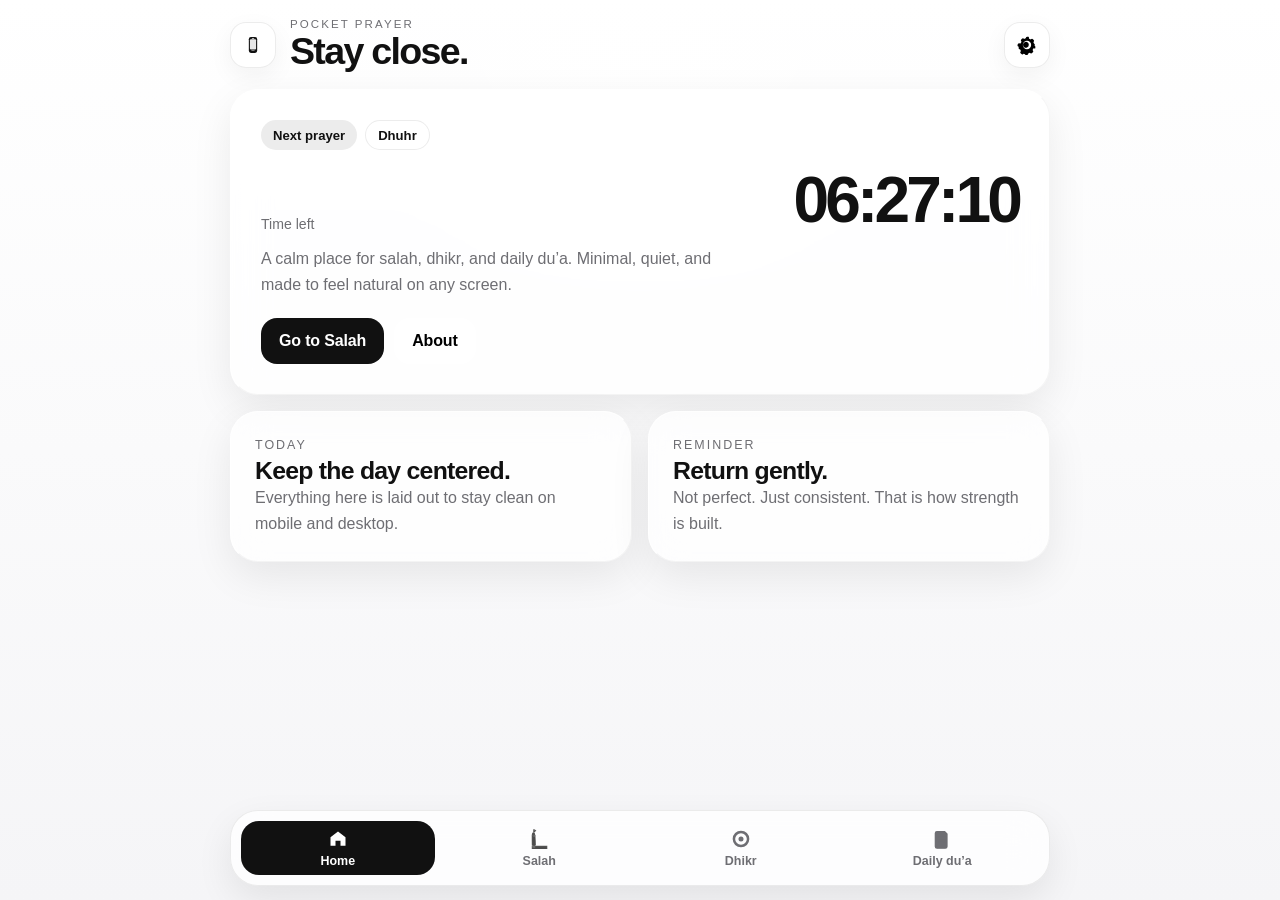
==== commit 7f3d8896: "added PWA" ====
--- a/index.html
+++ b/index.html
@@ -2,8 +2,17 @@
 <html lang="en">
 <head>
   <meta charset="UTF-8" />
-  <meta name="viewport" content="width=device-width, initial-scale=1.0, viewport-fit=cover" />
+  <meta
+    name="viewport"
+    content="width=device-width, initial-scale=1.0, viewport-fit=cover"
+  />
+
   <title>Pocket Prayer</title>
+
+  <link rel="manifest" href="manifest.json" />
+
+  <meta name="theme-color" content="#0f172a" />
+
   <link rel="stylesheet" href="css/style.css" />
 </head>
 <body>
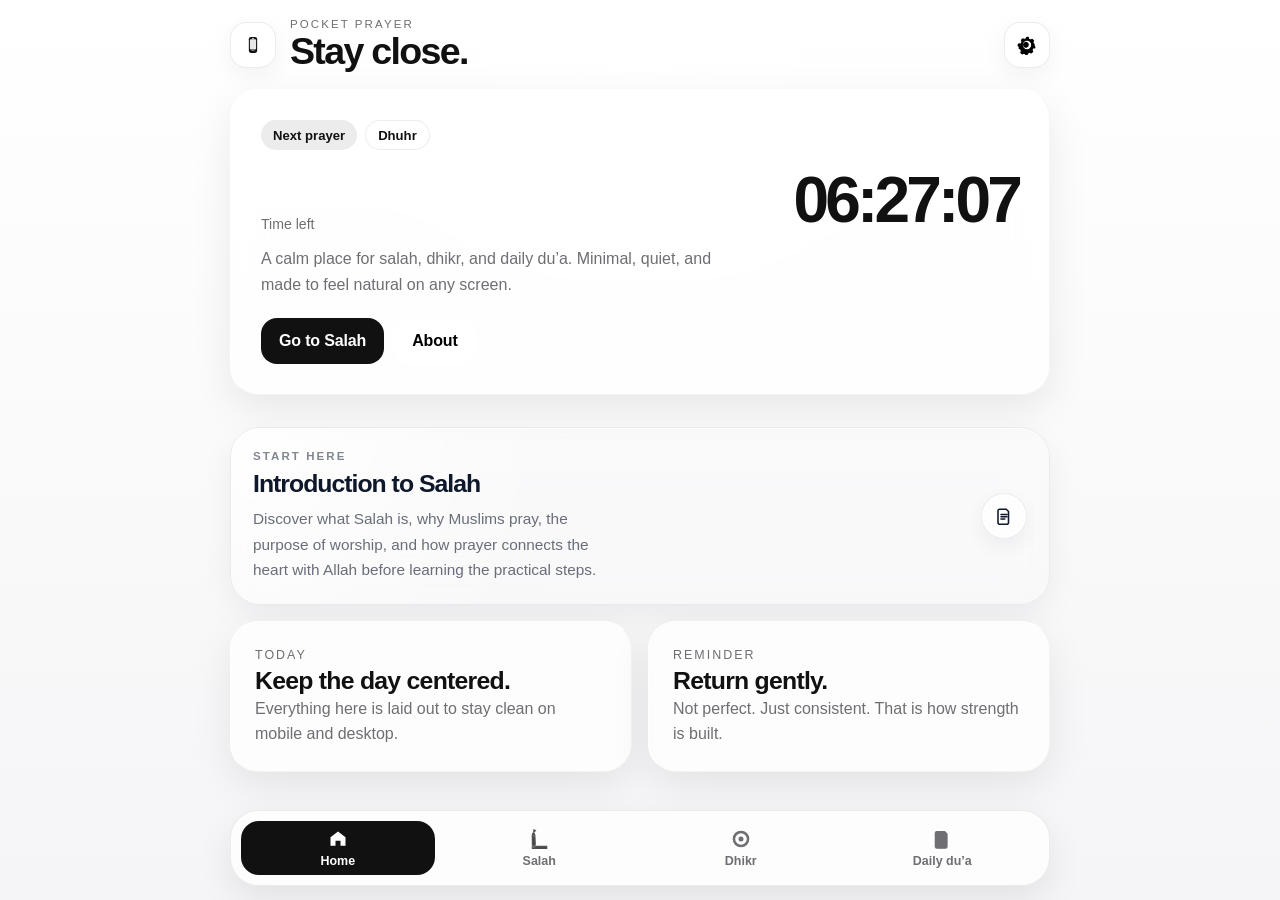
==== commit bcea9ac9: "testing to branch" ====
--- a/index.html
+++ b/index.html
@@ -86,6 +86,37 @@
 </div>
       </section>
 
+      <a href="introduction-salah.html"
+   class="learn-salah-card introduction-card"
+   aria-label="Introduction to Salah">
+
+  <div class="learn-salah-card__content">
+    <p class="learn-salah-card__eyebrow">
+      START HERE
+    </p>
+
+    <h2 class="learn-salah-card__title">
+      Introduction to Salah
+    </h2>
+
+    <p class="learn-salah-card__text">
+      Discover what Salah is, why Muslims pray, the purpose of worship,
+      and how prayer connects the heart with Allah before learning the
+      practical steps.
+    </p>
+
+    
+  </div>
+
+  <div class="learn-salah-card__icon" aria-hidden="true">
+    <svg viewBox="0 0 24 24">
+      <path d="M6 3h9l3 3v15a2 2 0 0 1-2 2H6a2 2 0 0 1-2-2V5a2 2 0 0 1 2-2z"/>
+      <path d="M8 10h8M8 13h8M8 16h5"/>
+    </svg>
+  </div>
+
+</a>
+
       <section class="overview-grid">
         <article class="info-card glass-card">
           <p class="info-card__label">Today</p>
@@ -99,6 +130,7 @@
           <p>Not perfect. Just consistent. That is how strength is built.</p>
         </article>
       </section>
+
     </main>
 
     <nav class="bottom-nav" aria-label="Main navigation">
--- a/css/style.css
+++ b/css/style.css
@@ -1354,6 +1354,65 @@
 }
 
 /* =========================================
+   INTRODUCTION TO SALAH CARD
+========================================= */
+
+.introduction-card{
+  margin-top:16px;
+}
+
+.intro-card__actions{
+  display:flex;
+  align-items:center;
+  gap:10px;
+  flex-wrap:wrap;
+  margin-top:8px;
+}
+
+.intro-pill{
+  display:inline-flex;
+  align-items:center;
+  justify-content:center;
+
+  min-height:30px;
+  padding:0 12px;
+
+  border-radius:999px;
+
+  font-size:.8rem;
+  font-weight:600;
+
+  color:#0f172a;
+
+  background:rgba(15,23,42,.06);
+
+  border:1px solid rgba(15,23,42,.08);
+}
+
+.intro-button{
+  display:inline-flex;
+  align-items:center;
+  justify-content:center;
+
+  min-height:34px;
+  padding:0 14px;
+
+  border-radius:999px;
+
+  background:#0f172a;
+  color:#fff;
+
+  font-size:.82rem;
+  font-weight:600;
+
+  letter-spacing:-0.01em;
+}
+
+.introduction-card:hover .intro-button{
+  opacity:.92;
+}
+
+/* =========================================
    FULL ANDROID TAP HIGHLIGHT KILLER
 ========================================= */
 
